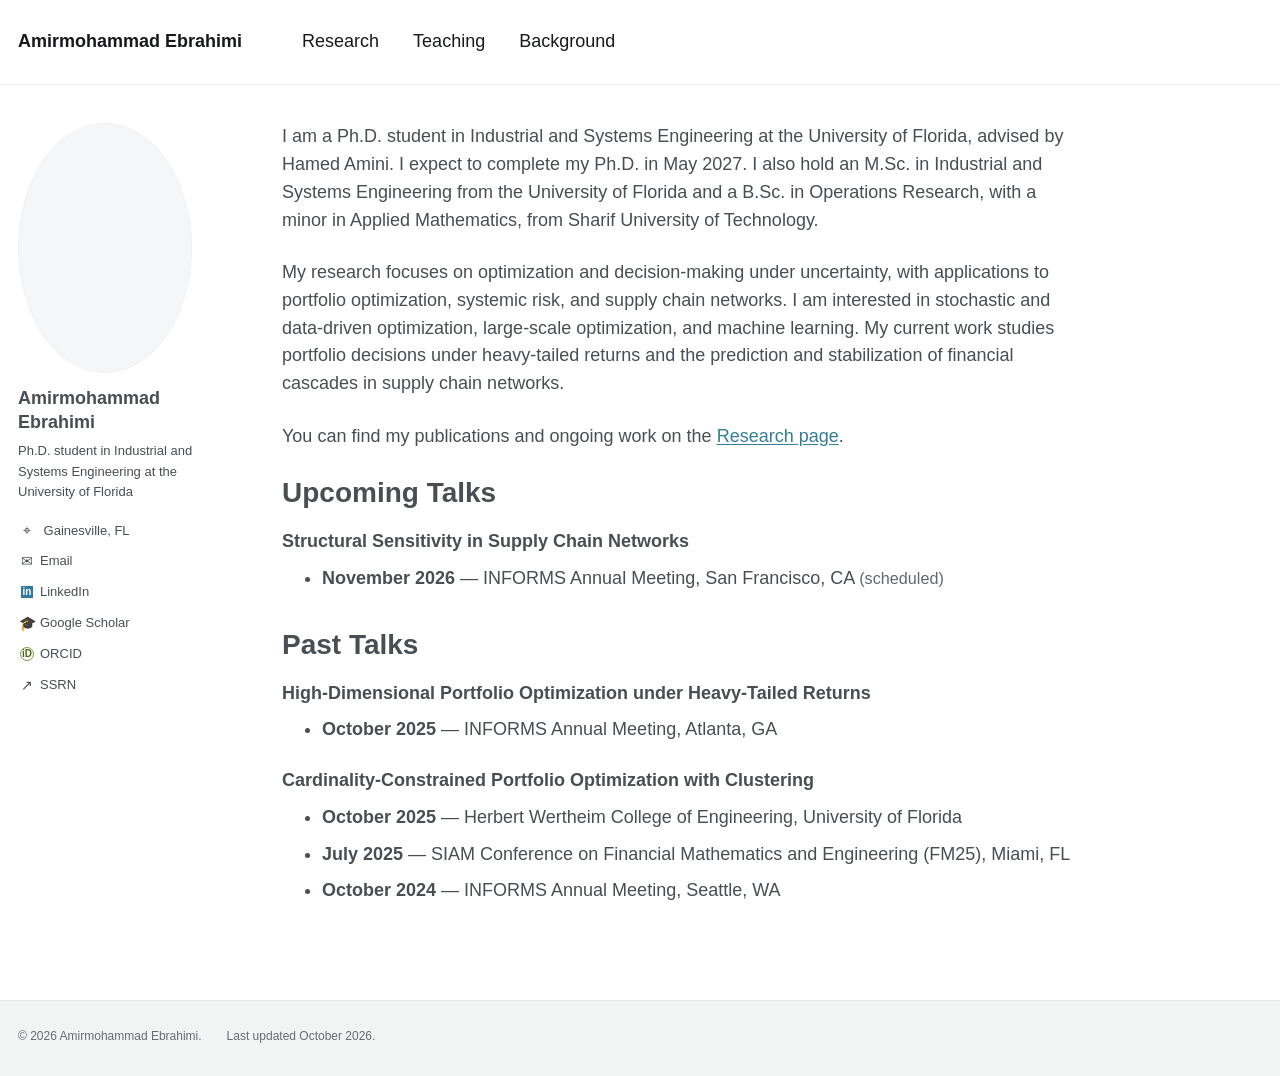
==== index.html @ 1ce7000d "Add academic website homepage and shared styles" ====
<!doctype html>
<html lang="en"><head><meta charset="utf-8"><meta name="viewport" content="width=device-width, initial-scale=1">
<title>Amirmohammad Ebrahimi</title>
<meta name="description" content="Amirmohammad Ebrahimi, Ph.D. student in Industrial and Systems Engineering at the University of Florida. Research in optimization, portfolio selection, and supply chain networks.">
<link rel="canonical" href="https://ebrahimiamir.github.io/"><meta name="theme-color" content="#ffffff">
<link rel="icon" type="image/svg+xml" href="./assets/favicon.svg"><link rel="stylesheet" href="./styles.css"></head>
<body><a class="skip-link" href="#main">Skip to content</a>
<header class="masthead"><nav class="nav-wrap" aria-label="Main navigation"><a class="site-title" href="./" aria-current="page">Amirmohammad Ebrahimi</a><div class="nav-links"><a href="./research/">Research</a><a href="./teaching/">Teaching</a><a href="./background/">Background</a></div></nav></header>
<div class="layout">
<aside class="profile" aria-label="About Amirmohammad Ebrahimi"><div class="portrait"><img src="./assets/amirmohammad-ebrahimi.png" alt="Amirmohammad Ebrahimi by a lake" width="3840" height="3545" fetchpriority="high"></div>
<div class="profile-bio"><h2>Amirmohammad Ebrahimi</h2><p>Ph.D. student in Industrial and Systems Engineering at the University of Florida</p></div>
<ul class="profile-links"><li><span class="icon" aria-hidden="true">⌖</span> Gainesville, FL</li><li><a href="mailto:a.ebrahimi@ufl.edu"><span class="icon" aria-hidden="true">✉</span> Email</a></li><li><a href="https://www.linkedin.com/in/amirmohammadebrahimii/"><span class="icon linkedin" aria-hidden="true">in</span> LinkedIn</a></li><li><a href="https://scholar.google.com/citations?user=lrDKehcAAAAJ&amp;hl=en"><span class="icon" aria-hidden="true">🎓</span> Google Scholar</a></li><li><a href="https://orcid.org/0009-0005-6780-6003"><span class="icon orcid" aria-hidden="true">iD</span> ORCID</a></li><li><a href="https://papers.ssrn.com/sol3/cf_dev/AbsByAuth.cfm?per_id=6930843"><span class="icon" aria-hidden="true">↗</span> SSRN</a></li></ul></aside>
<main id="main" class="page-content"><h1 class="sr-only">About Amirmohammad Ebrahimi</h1>
<p>I am a Ph.D. student in Industrial and Systems Engineering at the University of Florida, advised by Hamed Amini. I expect to complete my Ph.D. in May 2027. I also hold an M.Sc. in Industrial and Systems Engineering from the University of Florida and a B.Sc. in Operations Research, with a minor in Applied Mathematics, from Sharif University of Technology.</p>
<p>My research focuses on optimization and decision-making under uncertainty, with applications to portfolio optimization, systemic risk, and supply chain networks. I am interested in stochastic and data-driven optimization, large-scale optimization, and machine learning. My current work studies portfolio decisions under heavy-tailed returns and the prediction and stabilization of financial cascades in supply chain networks.</p>
<p>You can find my publications and ongoing work on the <a href="research/">Research page</a>.</p>
<section aria-labelledby="upcoming-talks"><h2 id="upcoming-talks">Upcoming Talks</h2>
<h3>Structural Sensitivity in Supply Chain Networks</h3>
<ul><li><strong>November 2026</strong> — INFORMS Annual Meeting, San Francisco, CA <span class="note">(scheduled)</span></li></ul></section>
<section aria-labelledby="past-talks"><h2 id="past-talks">Past Talks</h2>
<h3>High-Dimensional Portfolio Optimization under Heavy-Tailed Returns</h3>
<ul><li><strong>October 2025</strong> — INFORMS Annual Meeting, Atlanta, GA</li></ul>
<h3>Cardinality-Constrained Portfolio Optimization with Clustering</h3>
<ul><li><strong>October 2025</strong> — Herbert Wertheim College of Engineering, University of Florida</li><li><strong>July 2025</strong> — SIAM Conference on Financial Mathematics and Engineering (FM25), Miami, FL</li><li><strong>October 2024</strong> — INFORMS Annual Meeting, Seattle, WA</li></ul></section></main></div>
<footer><div class="footer-inner"><p>© 2026 Amirmohammad Ebrahimi.</p><p>Last updated October 2026.</p></div></footer>
</body></html>
---- styles.css ----
:root{--text:#494e52;--muted:#62686d;--link:#347f95;--line:#eee;--font:-apple-system,BlinkMacSystemFont,'Segoe UI',Arial,sans-serif}
*{box-sizing:border-box}html{scroll-padding-top:24px}body{margin:0;color:var(--text);background:#fff;font:18px/1.55 var(--font);-webkit-font-smoothing:antialiased}a{color:var(--link);text-decoration:underline;text-underline-offset:2px}a:hover{color:#205266}a:focus-visible{outline:3px solid #347f95;outline-offset:4px}p{margin:0 0 1.35em}h1,h2,h3{line-height:1.25}h1{font-size:30px;margin:0 0 27px}h2{font-size:28px;margin:32px 0 17px}h3{font-size:18px;margin:20px 0 12px}ul{padding-left:40px;margin:0 0 25px}li{margin-bottom:9px}strong{font-weight:650}.masthead{border-bottom:1px solid var(--line)}.nav-wrap{max-width:1280px;margin:auto;display:flex;align-items:center;gap:60px;padding:23px 18px;min-height:82px}.nav-wrap a{color:#17191a;text-decoration:none;font-size:18px;white-space:nowrap}.site-title{font-weight:700}.nav-links{display:flex;gap:34px;align-items:center}.nav-links a{padding:5px 0}.nav-links a[aria-current],.nav-links a:hover{box-shadow:0 2px 0 #adb5bb}.layout{max-width:1280px;margin:38px auto 70px;padding:0 18px;display:grid;grid-template-columns:220px minmax(0,800px);gap:44px;min-height:65vh}.profile{align-self:start;position:sticky;top:25px;font-size:13px;line-height:1.55}.portrait{width:174px;height:250px;border-radius:50%;overflow:hidden;border:1px solid #f0f0f0;padding:4px;position:relative;background:#f5f6f7}.portrait img{position:absolute;inset:4px;width:calc(100% - 8px);height:calc(100% - 8px);object-fit:cover;object-position:77% 52%;border-radius:50%;transform:scale(1.8);transform-origin:75% 59%}.profile h2{font-size:18px;line-height:1.35;margin:13px 0 7px}.profile-bio p{margin:0 0 19px;max-width:205px}.profile-links{list-style:none;padding:0;margin:0}.profile-links li{margin:0 0 9px}.profile-links a{color:var(--text);text-decoration:none;display:inline-flex;align-items:center;min-height:22px}.profile-links a:hover{text-decoration:underline}.icon{display:inline-flex;align-items:center;justify-content:center;width:18px;margin-right:4px;font-size:14px;line-height:1}.linkedin{font-size:10px;font-weight:bold;background:#3279a2;color:white;width:12px;height:12px;margin:0 7px 0 3px}.orcid{font-size:10px;font-weight:bold;border:1px solid #7d9b36;border-radius:50%;height:14px;width:14px;margin:0 6px 0 2px;color:#4c6720}.page-content{min-width:0}.page-content>section:first-of-type h2{margin-top:25px}.page-content h1+section h2{margin-top:0}.note{font-size:.9em;color:var(--muted)}.papers{padding-left:22px}.papers>li{margin-bottom:27px;padding-left:2px}.papers h3{margin-bottom:12px}.papers ul{padding-left:24px;margin-bottom:0}.papers ul li{margin-bottom:5px}.experience{padding-left:24px}.experience>li{margin-bottom:24px}.experience p{font-size:16px;margin:9px 0 0}.page-content section+section{margin-top:34px}.skip-link{position:absolute;top:-100px;left:16px;z-index:20;background:#fff;padding:8px 14px}.skip-link:focus{top:8px}.sr-only{position:absolute;width:1px;height:1px;margin:-1px;padding:0;overflow:hidden;clip:rect(0,0,0,0);white-space:nowrap;border:0}footer{background:#f2f3f3;border-top:1px solid #e4e6e7;font-size:12px;color:#656d73}.footer-inner{max-width:1280px;padding:26px 18px 30px;margin:auto;display:flex;gap:25px;flex-wrap:wrap}.footer-inner p{margin:0}
@media(min-width:1440px){.layout,.nav-wrap,.footer-inner{max-width:1320px}.layout{grid-template-columns:240px minmax(0,850px);gap:50px}}
@media(max-width:1000px){.nav-wrap{gap:35px}.nav-links{gap:24px}.layout{grid-template-columns:195px minmax(0,1fr);gap:28px}.profile h2{font-size:17px}.profile-bio p{max-width:180px}}
@media(max-width:760px){body{font-size:17px}.nav-wrap{flex-wrap:wrap;gap:7px;padding:15px 20px 12px}.nav-wrap a{font-size:16px}.site-title{width:100%}.nav-links{gap:27px}.nav-links a{font-size:14px;padding:8px 0;min-height:38px}.layout{display:block;padding:0 20px;margin-top:25px;margin-bottom:45px}.profile{position:static;display:grid;grid-template-columns:105px minmax(0,1fr);gap:0 19px;margin-bottom:29px;padding-bottom:24px;border-bottom:1px solid var(--line)}.portrait{grid-row:1/3;width:100px;height:145px}.profile h2{margin-top:3px;font-size:17px}.profile-bio p{max-width:none;font-size:13px;margin-bottom:10px}.profile-links{display:flex;gap:4px 12px;flex-wrap:wrap;align-items:center}.profile-links li{margin:0}.profile-links li:first-child{width:100%}.profile-links a{min-height:28px;font-size:12px}.profile-links .icon{font-size:12px;width:15px;margin-right:3px}.profile-links .linkedin,.profile-links .orcid{font-size:9px;width:12px}.page-content h1{font-size:28px}h2{font-size:25px}h3{font-size:17px}ul{padding-left:25px}.papers{padding-left:19px}.papers ul{padding-left:20px}.footer-inner{padding-inline:20px;gap:5px 20px}}
@media(max-width:400px){.layout{padding-inline:16px}.nav-wrap{padding-inline:16px}.profile{grid-template-columns:85px minmax(0,1fr);gap:0 13px}.portrait{width:82px;height:120px}.profile h2{font-size:16px}.profile-bio p{font-size:12px}.profile-links{grid-column:1/-1;margin-top:14px;gap:5px 13px}.profile-links li:first-child{width:auto}.profile-links a{font-size:13px}.profile-links li:first-child{font-size:13px}.footer-inner{padding-inline:16px}}
@media print{.masthead,.profile,footer{display:none}.layout{display:block;margin:0;padding:0}.page-content{max-width:none}body{font-size:12px}h1{font-size:24px}h2{font-size:20px}h3{font-size:14px}a{color:inherit}li{break-inside:avoid}}
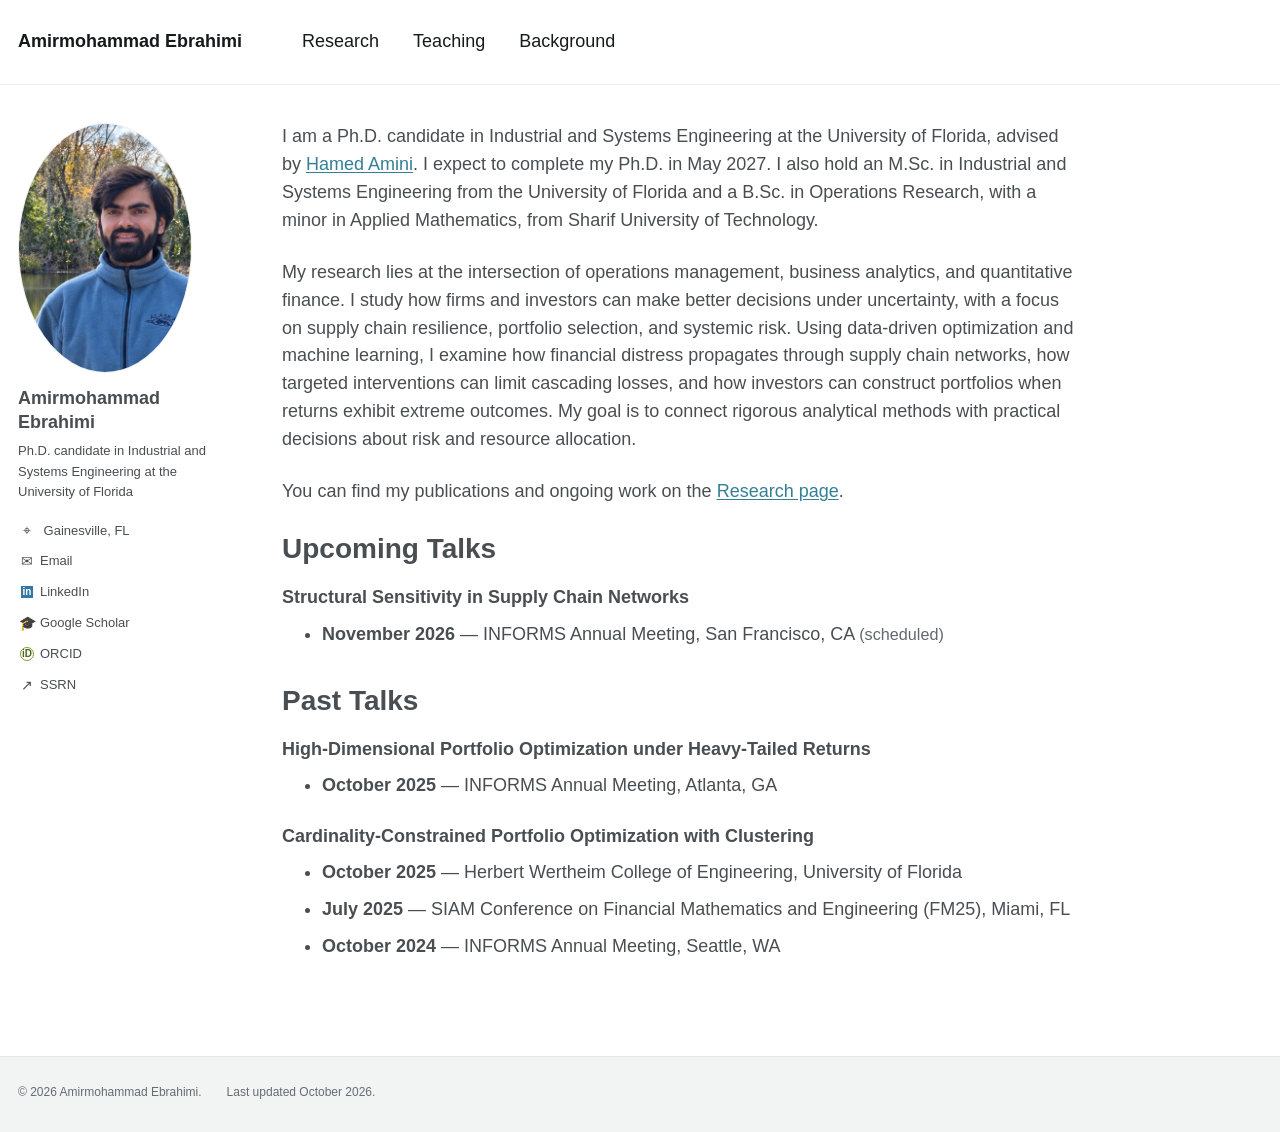
==== commit 07d502ce: "Refine research focus for business school audiences and update candidacy" ====
--- a/index.html
+++ b/index.html
@@ -1,18 +1,18 @@
 <!doctype html>
 <html lang="en"><head><meta charset="utf-8"><meta name="viewport" content="width=device-width, initial-scale=1">
 <title>Amirmohammad Ebrahimi</title>
-<meta name="description" content="Amirmohammad Ebrahimi, Ph.D. student in Industrial and Systems Engineering at the University of Florida. Research in optimization, portfolio selection, and supply chain networks.">
+<meta name="description" content="Amirmohammad Ebrahimi, Ph.D. candidate in Industrial and Systems Engineering at the University of Florida. Research in operations management, business analytics, and quantitative finance.">
 <link rel="canonical" href="https://ebrahimiamir.github.io/"><meta name="theme-color" content="#ffffff">
 <link rel="icon" type="image/svg+xml" href="./assets/favicon.svg"><link rel="stylesheet" href="./styles.css"></head>
 <body><a class="skip-link" href="#main">Skip to content</a>
 <header class="masthead"><nav class="nav-wrap" aria-label="Main navigation"><a class="site-title" href="./" aria-current="page">Amirmohammad Ebrahimi</a><div class="nav-links"><a href="./research/">Research</a><a href="./teaching/">Teaching</a><a href="./background/">Background</a></div></nav></header>
 <div class="layout">
 <aside class="profile" aria-label="About Amirmohammad Ebrahimi"><div class="portrait"><img src="./assets/amirmohammad-ebrahimi.png" alt="Amirmohammad Ebrahimi by a lake" width="3840" height="3545" fetchpriority="high"></div>
-<div class="profile-bio"><h2>Amirmohammad Ebrahimi</h2><p>Ph.D. student in Industrial and Systems Engineering at the University of Florida</p></div>
+<div class="profile-bio"><h2>Amirmohammad Ebrahimi</h2><p>Ph.D. candidate in Industrial and Systems Engineering at the University of Florida</p></div>
 <ul class="profile-links"><li><span class="icon" aria-hidden="true">⌖</span> Gainesville, FL</li><li><a href="mailto:a.ebrahimi@ufl.edu"><span class="icon" aria-hidden="true">✉</span> Email</a></li><li><a href="https://www.linkedin.com/in/amirmohammadebrahimii/"><span class="icon linkedin" aria-hidden="true">in</span> LinkedIn</a></li><li><a href="https://scholar.google.com/citations?user=lrDKehcAAAAJ&amp;hl=en"><span class="icon" aria-hidden="true">🎓</span> Google Scholar</a></li><li><a href="https://orcid.org/0009-0005-6780-6003"><span class="icon orcid" aria-hidden="true">iD</span> ORCID</a></li><li><a href="https://papers.ssrn.com/sol3/cf_dev/AbsByAuth.cfm?per_id=6930843"><span class="icon" aria-hidden="true">↗</span> SSRN</a></li></ul></aside>
 <main id="main" class="page-content"><h1 class="sr-only">About Amirmohammad Ebrahimi</h1>
-<p>I am a Ph.D. student in Industrial and Systems Engineering at the University of Florida, advised by Hamed Amini. I expect to complete my Ph.D. in May 2027. I also hold an M.Sc. in Industrial and Systems Engineering from the University of Florida and a B.Sc. in Operations Research, with a minor in Applied Mathematics, from Sharif University of Technology.</p>
-<p>My research focuses on optimization and decision-making under uncertainty, with applications to portfolio optimization, systemic risk, and supply chain networks. I am interested in stochastic and data-driven optimization, large-scale optimization, and machine learning. My current work studies portfolio decisions under heavy-tailed returns and the prediction and stabilization of financial cascades in supply chain networks.</p>
+<p>I am a Ph.D. candidate in Industrial and Systems Engineering at the University of Florida, advised by <a href="https://aminiha.github.io/">Hamed Amini</a>. I expect to complete my Ph.D. in May 2027. I also hold an M.Sc. in Industrial and Systems Engineering from the University of Florida and a B.Sc. in Operations Research, with a minor in Applied Mathematics, from Sharif University of Technology.</p>
+<p>My research lies at the intersection of operations management, business analytics, and quantitative finance. I study how firms and investors can make better decisions under uncertainty, with a focus on supply chain resilience, portfolio selection, and systemic risk. Using data-driven optimization and machine learning, I examine how financial distress propagates through supply chain networks, how targeted interventions can limit cascading losses, and how investors can construct portfolios when returns exhibit extreme outcomes. My goal is to connect rigorous analytical methods with practical decisions about risk and resource allocation.</p>
 <p>You can find my publications and ongoing work on the <a href="research/">Research page</a>.</p>
 <section aria-labelledby="upcoming-talks"><h2 id="upcoming-talks">Upcoming Talks</h2>
 <h3>Structural Sensitivity in Supply Chain Networks</h3>
@@ -23,4 +23,4 @@
 <h3>Cardinality-Constrained Portfolio Optimization with Clustering</h3>
 <ul><li><strong>October 2025</strong> — Herbert Wertheim College of Engineering, University of Florida</li><li><strong>July 2025</strong> — SIAM Conference on Financial Mathematics and Engineering (FM25), Miami, FL</li><li><strong>October 2024</strong> — INFORMS Annual Meeting, Seattle, WA</li></ul></section></main></div>
 <footer><div class="footer-inner"><p>© 2026 Amirmohammad Ebrahimi.</p><p>Last updated October 2026.</p></div></footer>
-</body></html>+</body></html>
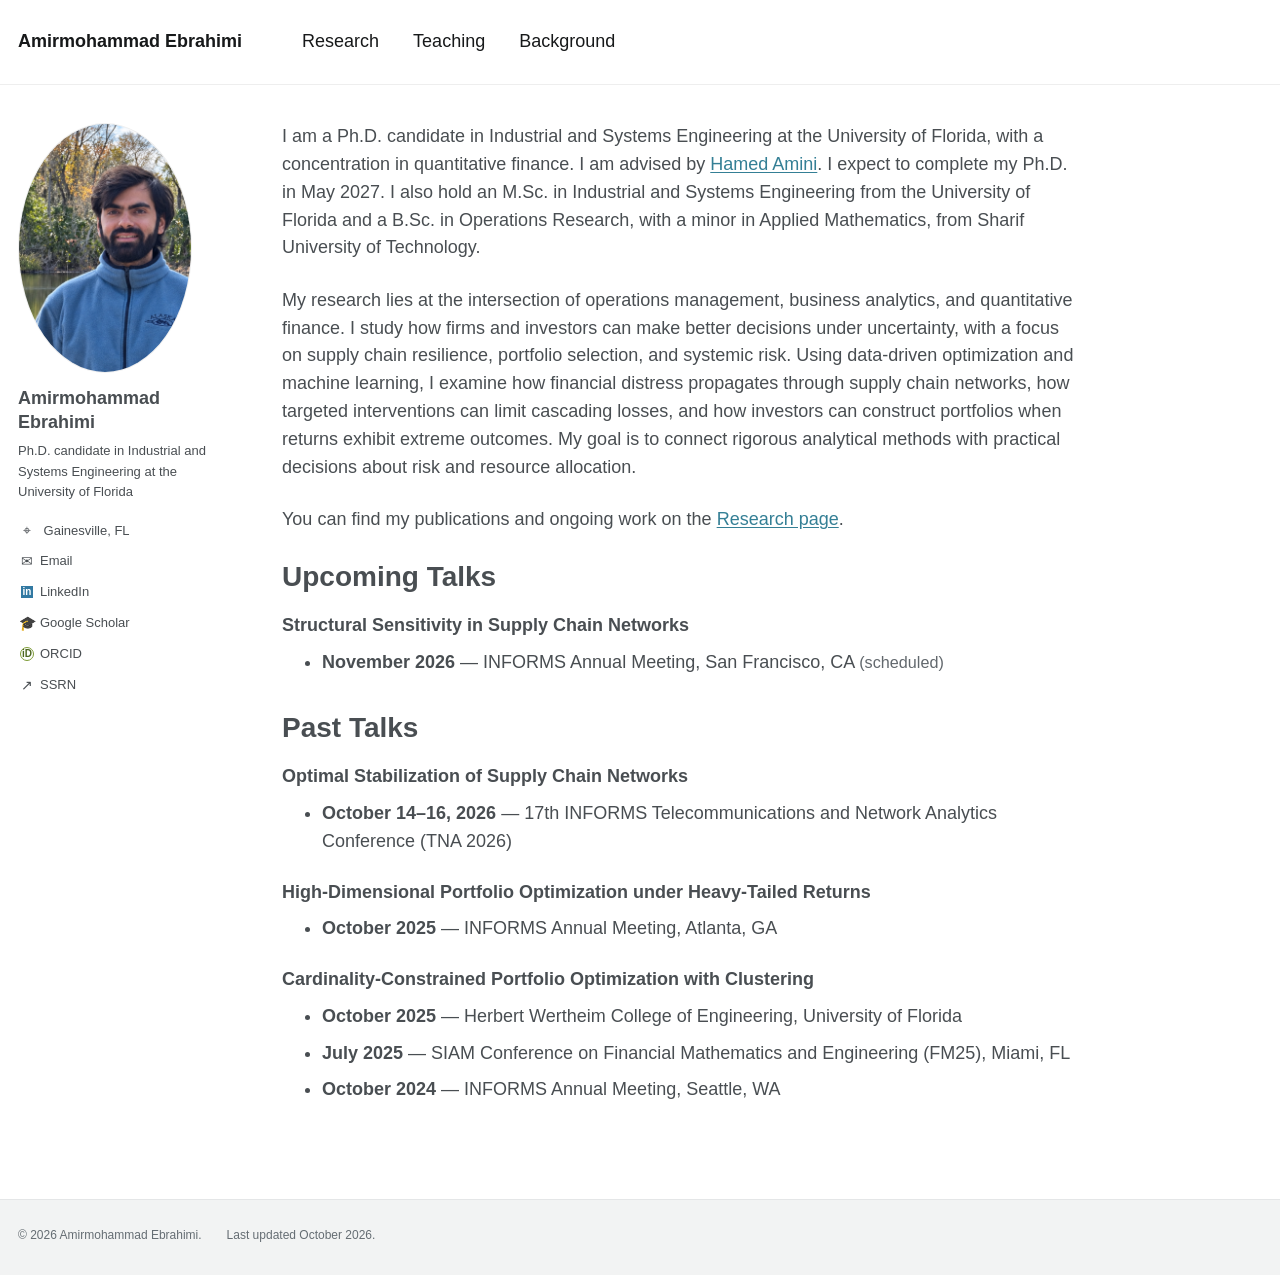
==== commit bb6a0e33: "Add quantitative finance concentration and TNA 2026 talk" ====
--- a/index.html
+++ b/index.html
@@ -11,13 +11,15 @@
 <div class="profile-bio"><h2>Amirmohammad Ebrahimi</h2><p>Ph.D. candidate in Industrial and Systems Engineering at the University of Florida</p></div>
 <ul class="profile-links"><li><span class="icon" aria-hidden="true">⌖</span> Gainesville, FL</li><li><a href="mailto:a.ebrahimi@ufl.edu"><span class="icon" aria-hidden="true">✉</span> Email</a></li><li><a href="https://www.linkedin.com/in/amirmohammadebrahimii/"><span class="icon linkedin" aria-hidden="true">in</span> LinkedIn</a></li><li><a href="https://scholar.google.com/citations?user=lrDKehcAAAAJ&amp;hl=en"><span class="icon" aria-hidden="true">🎓</span> Google Scholar</a></li><li><a href="https://orcid.org/0009-0005-6780-6003"><span class="icon orcid" aria-hidden="true">iD</span> ORCID</a></li><li><a href="https://papers.ssrn.com/sol3/cf_dev/AbsByAuth.cfm?per_id=6930843"><span class="icon" aria-hidden="true">↗</span> SSRN</a></li></ul></aside>
 <main id="main" class="page-content"><h1 class="sr-only">About Amirmohammad Ebrahimi</h1>
-<p>I am a Ph.D. candidate in Industrial and Systems Engineering at the University of Florida, advised by <a href="https://aminiha.github.io/">Hamed Amini</a>. I expect to complete my Ph.D. in May 2027. I also hold an M.Sc. in Industrial and Systems Engineering from the University of Florida and a B.Sc. in Operations Research, with a minor in Applied Mathematics, from Sharif University of Technology.</p>
+<p>I am a Ph.D. candidate in Industrial and Systems Engineering at the University of Florida, with a concentration in quantitative finance. I am advised by <a href="https://aminiha.github.io/">Hamed Amini</a>. I expect to complete my Ph.D. in May 2027. I also hold an M.Sc. in Industrial and Systems Engineering from the University of Florida and a B.Sc. in Operations Research, with a minor in Applied Mathematics, from Sharif University of Technology.</p>
 <p>My research lies at the intersection of operations management, business analytics, and quantitative finance. I study how firms and investors can make better decisions under uncertainty, with a focus on supply chain resilience, portfolio selection, and systemic risk. Using data-driven optimization and machine learning, I examine how financial distress propagates through supply chain networks, how targeted interventions can limit cascading losses, and how investors can construct portfolios when returns exhibit extreme outcomes. My goal is to connect rigorous analytical methods with practical decisions about risk and resource allocation.</p>
 <p>You can find my publications and ongoing work on the <a href="research/">Research page</a>.</p>
 <section aria-labelledby="upcoming-talks"><h2 id="upcoming-talks">Upcoming Talks</h2>
 <h3>Structural Sensitivity in Supply Chain Networks</h3>
 <ul><li><strong>November 2026</strong> — INFORMS Annual Meeting, San Francisco, CA <span class="note">(scheduled)</span></li></ul></section>
 <section aria-labelledby="past-talks"><h2 id="past-talks">Past Talks</h2>
+<h3>Optimal Stabilization of Supply Chain Networks</h3>
+<ul><li><strong>October 14–16, 2026</strong> — 17th INFORMS Telecommunications and Network Analytics Conference (TNA 2026)</li></ul>
 <h3>High-Dimensional Portfolio Optimization under Heavy-Tailed Returns</h3>
 <ul><li><strong>October 2025</strong> — INFORMS Annual Meeting, Atlanta, GA</li></ul>
 <h3>Cardinality-Constrained Portfolio Optimization with Clustering</h3>
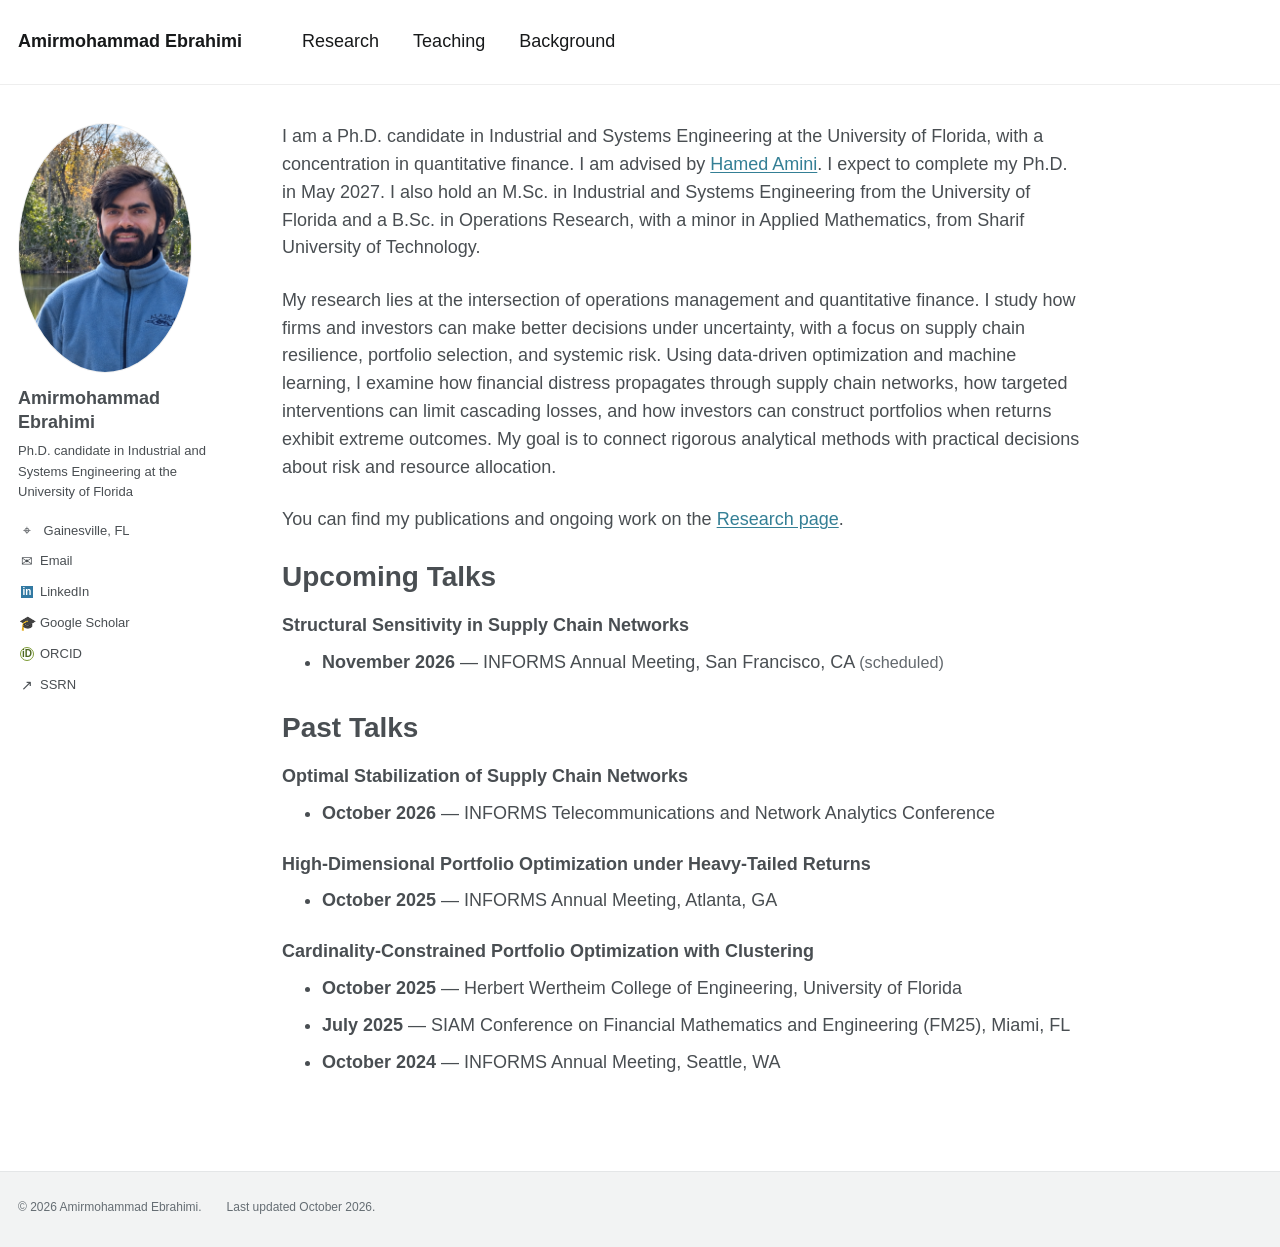
==== commit 8871c3bc: "Simplify research introduction and standardize conference talk formatting" ====
--- a/index.html
+++ b/index.html
@@ -12,14 +12,14 @@
 <ul class="profile-links"><li><span class="icon" aria-hidden="true">⌖</span> Gainesville, FL</li><li><a href="mailto:a.ebrahimi@ufl.edu"><span class="icon" aria-hidden="true">✉</span> Email</a></li><li><a href="https://www.linkedin.com/in/amirmohammadebrahimii/"><span class="icon linkedin" aria-hidden="true">in</span> LinkedIn</a></li><li><a href="https://scholar.google.com/citations?user=lrDKehcAAAAJ&amp;hl=en"><span class="icon" aria-hidden="true">🎓</span> Google Scholar</a></li><li><a href="https://orcid.org/0009-0005-6780-6003"><span class="icon orcid" aria-hidden="true">iD</span> ORCID</a></li><li><a href="https://papers.ssrn.com/sol3/cf_dev/AbsByAuth.cfm?per_id=6930843"><span class="icon" aria-hidden="true">↗</span> SSRN</a></li></ul></aside>
 <main id="main" class="page-content"><h1 class="sr-only">About Amirmohammad Ebrahimi</h1>
 <p>I am a Ph.D. candidate in Industrial and Systems Engineering at the University of Florida, with a concentration in quantitative finance. I am advised by <a href="https://aminiha.github.io/">Hamed Amini</a>. I expect to complete my Ph.D. in May 2027. I also hold an M.Sc. in Industrial and Systems Engineering from the University of Florida and a B.Sc. in Operations Research, with a minor in Applied Mathematics, from Sharif University of Technology.</p>
-<p>My research lies at the intersection of operations management, business analytics, and quantitative finance. I study how firms and investors can make better decisions under uncertainty, with a focus on supply chain resilience, portfolio selection, and systemic risk. Using data-driven optimization and machine learning, I examine how financial distress propagates through supply chain networks, how targeted interventions can limit cascading losses, and how investors can construct portfolios when returns exhibit extreme outcomes. My goal is to connect rigorous analytical methods with practical decisions about risk and resource allocation.</p>
+<p>My research lies at the intersection of operations management and quantitative finance. I study how firms and investors can make better decisions under uncertainty, with a focus on supply chain resilience, portfolio selection, and systemic risk. Using data-driven optimization and machine learning, I examine how financial distress propagates through supply chain networks, how targeted interventions can limit cascading losses, and how investors can construct portfolios when returns exhibit extreme outcomes. My goal is to connect rigorous analytical methods with practical decisions about risk and resource allocation.</p>
 <p>You can find my publications and ongoing work on the <a href="research/">Research page</a>.</p>
 <section aria-labelledby="upcoming-talks"><h2 id="upcoming-talks">Upcoming Talks</h2>
 <h3>Structural Sensitivity in Supply Chain Networks</h3>
 <ul><li><strong>November 2026</strong> — INFORMS Annual Meeting, San Francisco, CA <span class="note">(scheduled)</span></li></ul></section>
 <section aria-labelledby="past-talks"><h2 id="past-talks">Past Talks</h2>
 <h3>Optimal Stabilization of Supply Chain Networks</h3>
-<ul><li><strong>October 14–16, 2026</strong> — 17th INFORMS Telecommunications and Network Analytics Conference (TNA 2026)</li></ul>
+<ul><li><strong>October 2026</strong> — INFORMS Telecommunications and Network Analytics Conference</li></ul>
 <h3>High-Dimensional Portfolio Optimization under Heavy-Tailed Returns</h3>
 <ul><li><strong>October 2025</strong> — INFORMS Annual Meeting, Atlanta, GA</li></ul>
 <h3>Cardinality-Constrained Portfolio Optimization with Clustering</h3>
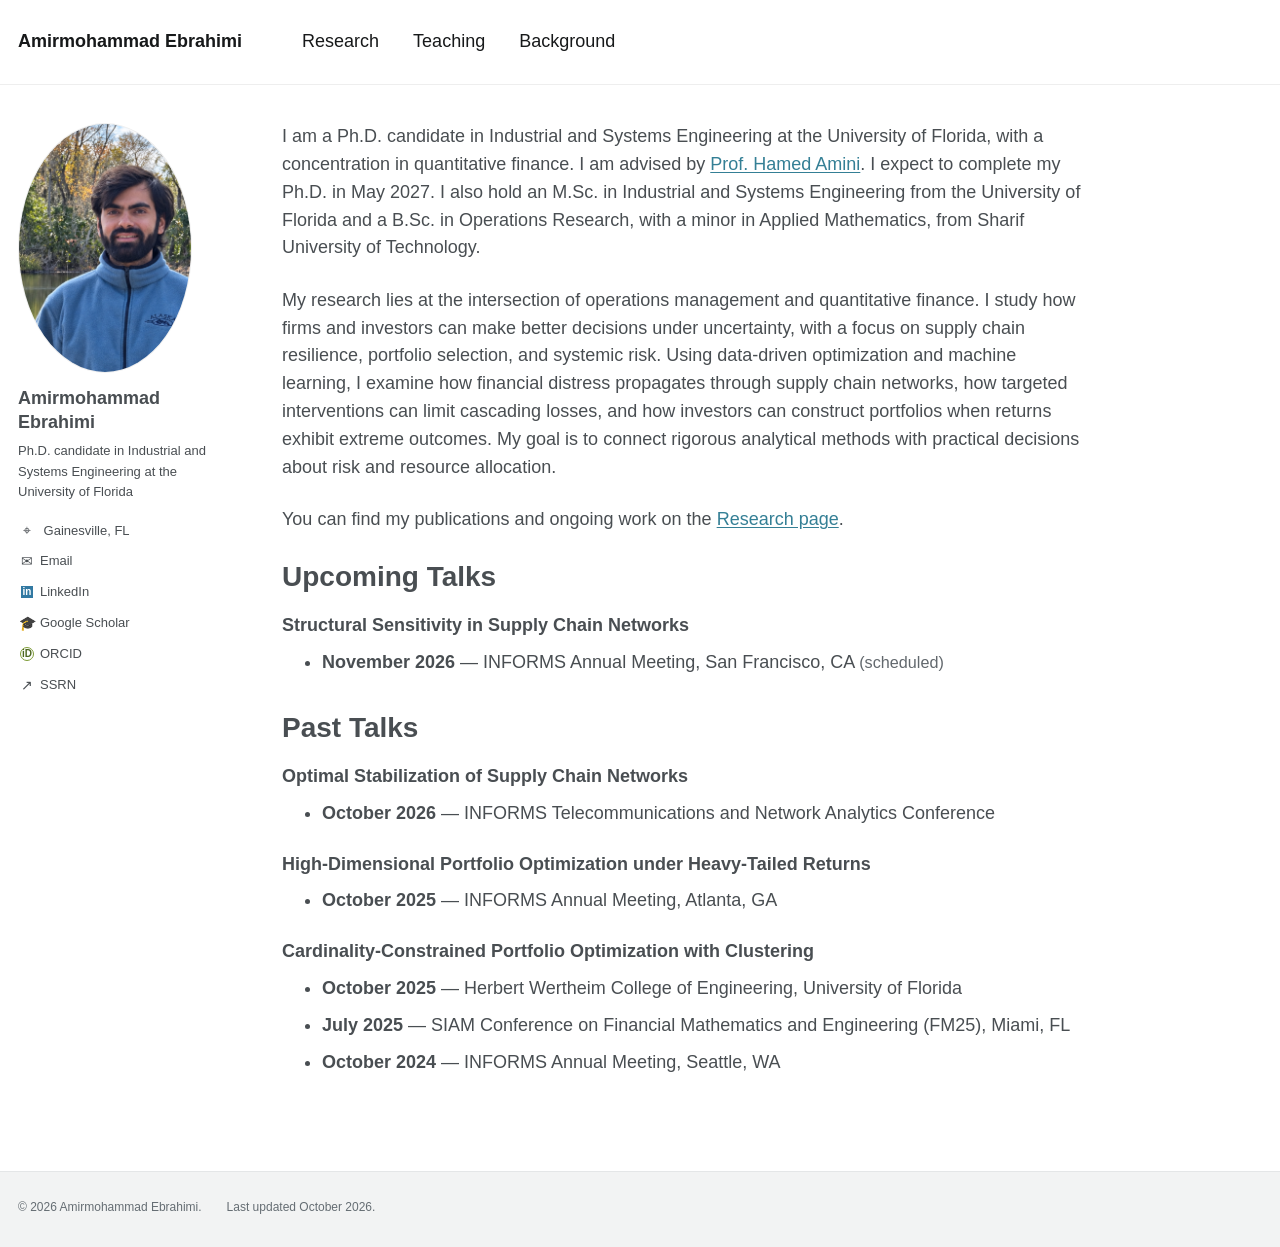
==== commit 0896121e: "Use Prof. Hamed Amini in homepage biography" ====
--- a/index.html
+++ b/index.html
@@ -11,7 +11,7 @@
 <div class="profile-bio"><h2>Amirmohammad Ebrahimi</h2><p>Ph.D. candidate in Industrial and Systems Engineering at the University of Florida</p></div>
 <ul class="profile-links"><li><span class="icon" aria-hidden="true">⌖</span> Gainesville, FL</li><li><a href="mailto:a.ebrahimi@ufl.edu"><span class="icon" aria-hidden="true">✉</span> Email</a></li><li><a href="https://www.linkedin.com/in/amirmohammadebrahimii/"><span class="icon linkedin" aria-hidden="true">in</span> LinkedIn</a></li><li><a href="https://scholar.google.com/citations?user=lrDKehcAAAAJ&amp;hl=en"><span class="icon" aria-hidden="true">🎓</span> Google Scholar</a></li><li><a href="https://orcid.org/0009-0005-6780-6003"><span class="icon orcid" aria-hidden="true">iD</span> ORCID</a></li><li><a href="https://papers.ssrn.com/sol3/cf_dev/AbsByAuth.cfm?per_id=6930843"><span class="icon" aria-hidden="true">↗</span> SSRN</a></li></ul></aside>
 <main id="main" class="page-content"><h1 class="sr-only">About Amirmohammad Ebrahimi</h1>
-<p>I am a Ph.D. candidate in Industrial and Systems Engineering at the University of Florida, with a concentration in quantitative finance. I am advised by <a href="https://aminiha.github.io/">Hamed Amini</a>. I expect to complete my Ph.D. in May 2027. I also hold an M.Sc. in Industrial and Systems Engineering from the University of Florida and a B.Sc. in Operations Research, with a minor in Applied Mathematics, from Sharif University of Technology.</p>
+<p>I am a Ph.D. candidate in Industrial and Systems Engineering at the University of Florida, with a concentration in quantitative finance. I am advised by <a href="https://aminiha.github.io/">Prof. Hamed Amini</a>. I expect to complete my Ph.D. in May 2027. I also hold an M.Sc. in Industrial and Systems Engineering from the University of Florida and a B.Sc. in Operations Research, with a minor in Applied Mathematics, from Sharif University of Technology.</p>
 <p>My research lies at the intersection of operations management and quantitative finance. I study how firms and investors can make better decisions under uncertainty, with a focus on supply chain resilience, portfolio selection, and systemic risk. Using data-driven optimization and machine learning, I examine how financial distress propagates through supply chain networks, how targeted interventions can limit cascading losses, and how investors can construct portfolios when returns exhibit extreme outcomes. My goal is to connect rigorous analytical methods with practical decisions about risk and resource allocation.</p>
 <p>You can find my publications and ongoing work on the <a href="research/">Research page</a>.</p>
 <section aria-labelledby="upcoming-talks"><h2 id="upcoming-talks">Upcoming Talks</h2>
@@ -25,4 +25,5 @@
 <h3>Cardinality-Constrained Portfolio Optimization with Clustering</h3>
 <ul><li><strong>October 2025</strong> — Herbert Wertheim College of Engineering, University of Florida</li><li><strong>July 2025</strong> — SIAM Conference on Financial Mathematics and Engineering (FM25), Miami, FL</li><li><strong>October 2024</strong> — INFORMS Annual Meeting, Seattle, WA</li></ul></section></main></div>
 <footer><div class="footer-inner"><p>© 2026 Amirmohammad Ebrahimi.</p><p>Last updated October 2026.</p></div></footer>
+<script data-goatcounter="https://ebrahimiamir.goatcounter.com/count" async src="https://gc.zgo.at/count.js"></script>
 </body></html>
